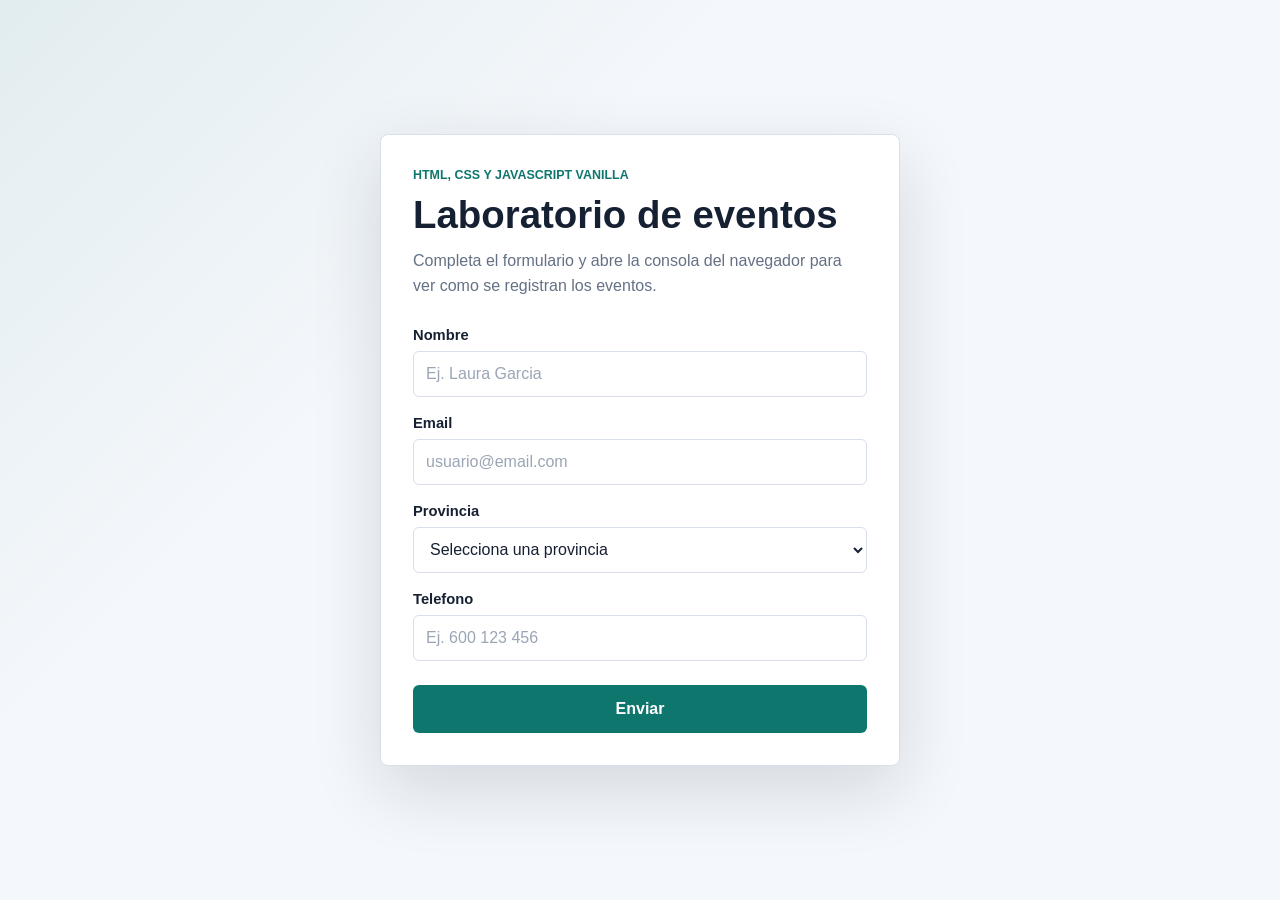
==== index.html @ 525656d9 "Primer commit" ====
<!DOCTYPE html>
<html lang="es">
<head>
  <meta charset="UTF-8">
  <meta name="viewport" content="width=device-width, initial-scale=1.0">
  <title>Laboratorio de Eventos Web</title>

   <!-- Beacon de Marketing Cloud Personalization -->
    <script
        type="text/javascript"
        async
        src="//cdn.evgnet.com/beacon/seidorconsultingsl/pruebas_kj/scripts/evergage.min.js">
    </script>
    
  <link rel="stylesheet" href="css/styles.css">
</head>
<body>
  <main class="page">
    <section class="form-panel" aria-labelledby="form-title">
      <div class="form-header">
        <p class="eyebrow">HTML, CSS y JavaScript vanilla</p>
        <h1 id="form-title">Laboratorio de eventos</h1>
        <p class="intro">
          Completa el formulario y abre la consola del navegador para ver como se registran los eventos.
        </p>
      </div>

      <form id="contactForm" class="contact-form" novalidate>
        <div class="form-field">
          <label for="name">Nombre</label>
          <input
            type="text"
            id="name"
            name="nombre"
            placeholder="Ej. Laura Garcia"
            autocomplete="name"
          >
        </div>

        <div class="form-field">
          <label for="email">Email</label>
          <input
            type="email"
            id="email"
            name="email"
            placeholder="usuario@email.com"
            autocomplete="email"
          >
        </div>

        <div class="form-field">
          <label for="province">Provincia</label>
          <select id="province" name="provincia">
            <option value="">Selecciona una provincia</option>
            <option value="Barcelona">Barcelona</option>
            <option value="Madrid">Madrid</option>
            <option value="Sevilla">Sevilla</option>
            <option value="Valencia">Valencia</option>
            <option value="Zaragoza">Zaragoza</option>
          </select>
        </div>

        <div class="form-field">
          <label for="phone">Telefono</label>
          <input
            type="tel"
            id="phone"
            name="telefono"
            placeholder="Ej. 600 123 456"
            autocomplete="tel"
          >
        </div>

        <button type="submit" class="submit-button">Enviar</button>
      </form>
    </section>
  </main>

  <script src="js/app.js"></script>
</body>
</html>
---- css/styles.css ----
:root {
  --color-background: #f4f7fb;
  --color-panel: #ffffff;
  --color-text: #162033;
  --color-muted: #647084;
  --color-border: #d9e0ea;
  --color-primary: #0f766e;
  --color-primary-dark: #0b5f59;
  --color-focus: rgba(15, 118, 110, 0.18);
  --shadow-panel: 0 24px 70px rgba(22, 32, 51, 0.14);
}

* {
  box-sizing: border-box;
}

body {
  margin: 0;
  min-height: 100vh;
  font-family: Arial, Helvetica, sans-serif;
  color: var(--color-text);
  background:
    linear-gradient(135deg, rgba(15, 118, 110, 0.08), transparent 34%),
    var(--color-background);
}

.page {
  min-height: 100vh;
  display: grid;
  place-items: center;
  padding: 32px 16px;
}

.form-panel {
  width: min(100%, 520px);
  padding: 32px;
  background: var(--color-panel);
  border: 1px solid var(--color-border);
  border-radius: 8px;
  box-shadow: var(--shadow-panel);
}

.form-header {
  margin-bottom: 28px;
}

.eyebrow {
  margin: 0 0 8px;
  font-size: 0.78rem;
  font-weight: 700;
  line-height: 1.4;
  color: var(--color-primary);
  text-transform: uppercase;
}

h1 {
  margin: 0;
  font-size: clamp(1.8rem, 4vw, 2.4rem);
  line-height: 1.15;
}

.intro {
  margin: 12px 0 0;
  color: var(--color-muted);
  line-height: 1.55;
}

.contact-form {
  display: grid;
  gap: 18px;
}

.form-field {
  display: grid;
  gap: 8px;
}

label {
  font-size: 0.92rem;
  font-weight: 700;
}

input,
select {
  width: 100%;
  min-height: 46px;
  padding: 10px 12px;
  font: inherit;
  color: var(--color-text);
  background: #ffffff;
  border: 1px solid var(--color-border);
  border-radius: 6px;
  outline: none;
  transition: border-color 160ms ease, box-shadow 160ms ease;
}

input::placeholder {
  color: #9aa5b5;
}

input:focus,
select:focus {
  border-color: var(--color-primary);
  box-shadow: 0 0 0 4px var(--color-focus);
}

.submit-button {
  min-height: 48px;
  margin-top: 6px;
  padding: 12px 18px;
  font: inherit;
  font-weight: 700;
  color: #ffffff;
  background: var(--color-primary);
  border: 0;
  border-radius: 6px;
  cursor: pointer;
  transition: background-color 160ms ease, transform 160ms ease;
}

.submit-button:hover {
  background: var(--color-primary-dark);
}

.submit-button:active {
  transform: translateY(1px);
}

@media (max-width: 540px) {
  .page {
    align-items: start;
    padding-top: 20px;
  }

  .form-panel {
    padding: 24px;
  }
}
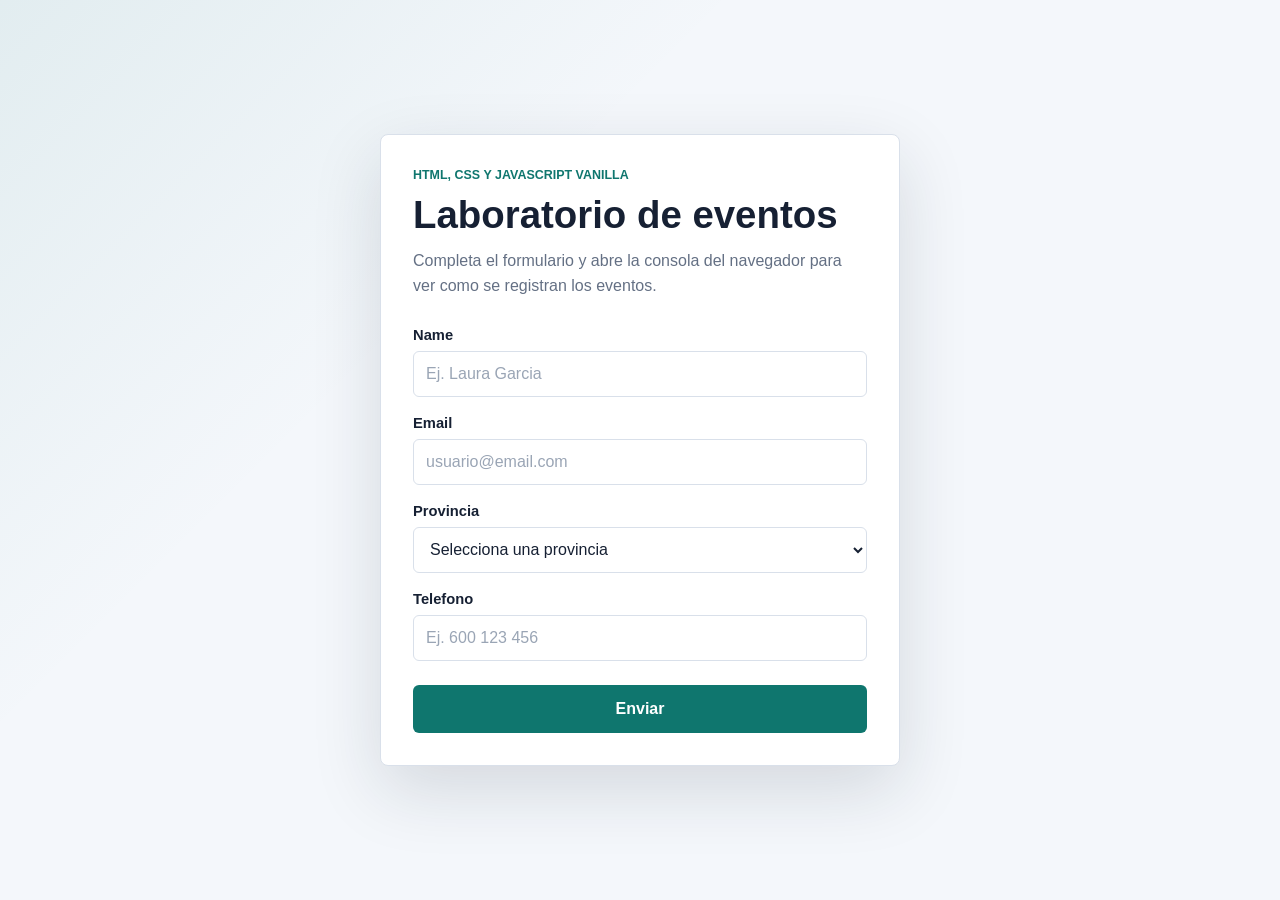
==== commit 0b81ce51: "v1" ====
--- a/index.html
+++ b/index.html
@@ -16,7 +16,7 @@
 </head>
 <body>
   <main class="page">
-    <section class="form-panel" aria-labelledby="form-title">
+    <section id="registrationView" class="form-panel" aria-labelledby="form-title">
       <div class="form-header">
         <p class="eyebrow">HTML, CSS y JavaScript vanilla</p>
         <h1 id="form-title">Laboratorio de eventos</h1>
@@ -27,7 +27,7 @@
 
       <form id="contactForm" class="contact-form" novalidate>
         <div class="form-field">
-          <label for="name">Nombre</label>
+          <label for="name">Name</label>
           <input
             type="text"
             id="name"
@@ -74,6 +74,72 @@
         <button type="submit" class="submit-button">Enviar</button>
       </form>
     </section>
+
+    <section id="successView" class="success-panel view-hidden" aria-labelledby="success-title">
+      <div class="success-icon" aria-hidden="true">OK</div>
+      <p class="eyebrow">Registro completado</p>
+      <h1 id="success-title">Tu registro se ha enviado correctamente</h1>
+      <p class="intro">
+        Estamos preparando tu area personal. En unos segundos accederas a la pagina de inicio.
+      </p>
+    </section>
+
+    <section id="bankHomeView" class="bank-home view-hidden" aria-labelledby="bank-home-title">
+      <header class="bank-nav">
+        <a class="bank-brand" href="#" aria-label="Inicio Banco Horizonte">
+          <span class="brand-mark">BH</span>
+          <span>Banco Horizonte</span>
+        </a>
+        <nav aria-label="Navegacion principal">
+          <a href="#cuentas">Cuentas</a>
+          <a href="#tarjetas">Tarjetas</a>
+          <a href="#prestamos">Prestamos</a>
+        </nav>
+      </header>
+
+      <div class="bank-hero">
+        <div class="bank-hero-content">
+          <p class="eyebrow">Banca digital</p>
+          <h1 id="bank-home-title">Gestiona tu dinero con una banca clara y segura</h1>
+          <p class="intro">
+            Consulta saldos, mueve dinero y revisa tus productos desde una experiencia simple.
+          </p>
+          <div class="bank-actions">
+            <a class="primary-link" href="#cuentas">Ver cuentas</a>
+            <a class="secondary-link" href="#contacto">Hablar con un asesor</a>
+          </div>
+        </div>
+
+        <aside class="account-summary" aria-label="Resumen de cuenta">
+          <p class="summary-label">Saldo disponible</p>
+          <strong>12.480,35 EUR</strong>
+          <span>Cuenta corriente | ES82 **** 3941</span>
+          <div class="summary-row">
+            <span>Ingresos</span>
+            <strong>+2.150 EUR</strong>
+          </div>
+          <div class="summary-row">
+            <span>Gastos</span>
+            <strong>-730 EUR</strong>
+          </div>
+        </aside>
+      </div>
+
+      <div class="bank-products" id="cuentas">
+        <article>
+          <span>Cuentas</span>
+          <strong>Sin comisiones de mantenimiento</strong>
+        </article>
+        <article id="tarjetas">
+          <span>Tarjetas</span>
+          <strong>Control de limites y pagos online</strong>
+        </article>
+        <article id="prestamos">
+          <span>Prestamos</span>
+          <strong>Simulacion inmediata desde el area cliente</strong>
+        </article>
+      </div>
+    </section>
   </main>
 
   <script src="js/app.js"></script>
--- a/css/styles.css
+++ b/css/styles.css
@@ -6,6 +6,7 @@
   --color-border: #d9e0ea;
   --color-primary: #0f766e;
   --color-primary-dark: #0b5f59;
+  --color-navy: #172554;
   --color-focus: rgba(15, 118, 110, 0.18);
   --shadow-panel: 0 24px 70px rgba(22, 32, 51, 0.14);
 }
@@ -40,6 +41,10 @@
   box-shadow: var(--shadow-panel);
 }
 
+.view-hidden {
+  display: none;
+}
+
 .form-header {
   margin-bottom: 28px;
 }
@@ -126,6 +131,182 @@
   transform: translateY(1px);
 }
 
+.success-panel {
+  width: min(100%, 560px);
+  padding: 40px 32px;
+  text-align: center;
+  background: var(--color-panel);
+  border: 1px solid var(--color-border);
+  border-radius: 8px;
+  box-shadow: var(--shadow-panel);
+}
+
+.success-icon {
+  display: grid;
+  width: 64px;
+  height: 64px;
+  place-items: center;
+  margin: 0 auto 18px;
+  font-size: 2rem;
+  font-weight: 700;
+  color: #ffffff;
+  background: var(--color-primary);
+  border-radius: 50%;
+}
+
+.bank-home {
+  width: min(100%, 1120px);
+  min-height: calc(100vh - 64px);
+  background: #ffffff;
+  border: 1px solid var(--color-border);
+  border-radius: 8px;
+  box-shadow: var(--shadow-panel);
+  overflow: hidden;
+}
+
+.bank-nav {
+  display: flex;
+  align-items: center;
+  justify-content: space-between;
+  gap: 24px;
+  padding: 20px 28px;
+  border-bottom: 1px solid var(--color-border);
+}
+
+.bank-brand {
+  display: inline-flex;
+  align-items: center;
+  gap: 10px;
+  font-weight: 700;
+  color: var(--color-navy);
+  text-decoration: none;
+}
+
+.brand-mark {
+  display: grid;
+  width: 38px;
+  height: 38px;
+  place-items: center;
+  color: #ffffff;
+  background: var(--color-navy);
+  border-radius: 6px;
+}
+
+.bank-nav nav {
+  display: flex;
+  flex-wrap: wrap;
+  gap: 18px;
+}
+
+.bank-nav nav a {
+  color: var(--color-muted);
+  font-size: 0.92rem;
+  font-weight: 700;
+  text-decoration: none;
+}
+
+.bank-hero {
+  display: grid;
+  grid-template-columns: minmax(0, 1.25fr) minmax(280px, 0.75fr);
+  gap: 32px;
+  align-items: center;
+  padding: 56px 48px 40px;
+  background:
+    linear-gradient(120deg, rgba(15, 118, 110, 0.1), rgba(201, 151, 0, 0.12)),
+    #ffffff;
+}
+
+.bank-hero-content h1 {
+  max-width: 680px;
+  color: var(--color-navy);
+}
+
+.bank-actions {
+  display: flex;
+  flex-wrap: wrap;
+  gap: 12px;
+  margin-top: 28px;
+}
+
+.primary-link,
+.secondary-link {
+  display: inline-flex;
+  align-items: center;
+  justify-content: center;
+  min-height: 44px;
+  padding: 10px 16px;
+  font-weight: 700;
+  text-decoration: none;
+  border-radius: 6px;
+}
+
+.primary-link {
+  color: #ffffff;
+  background: var(--color-primary);
+}
+
+.secondary-link {
+  color: var(--color-navy);
+  border: 1px solid var(--color-border);
+}
+
+.account-summary {
+  display: grid;
+  gap: 14px;
+  padding: 24px;
+  background: var(--color-navy);
+  color: #ffffff;
+  border-radius: 8px;
+}
+
+.account-summary strong {
+  font-size: clamp(1.35rem, 3vw, 2rem);
+}
+
+.account-summary span,
+.summary-label {
+  margin: 0;
+  color: rgba(255, 255, 255, 0.76);
+}
+
+.summary-row {
+  display: flex;
+  justify-content: space-between;
+  gap: 16px;
+  padding-top: 14px;
+  border-top: 1px solid rgba(255, 255, 255, 0.18);
+}
+
+.summary-row strong {
+  font-size: 1rem;
+}
+
+.bank-products {
+  display: grid;
+  grid-template-columns: repeat(3, minmax(0, 1fr));
+  gap: 1px;
+  background: var(--color-border);
+}
+
+.bank-products article {
+  display: grid;
+  gap: 10px;
+  min-height: 132px;
+  padding: 24px;
+  background: #ffffff;
+}
+
+.bank-products span {
+  font-size: 0.8rem;
+  font-weight: 700;
+  color: var(--color-primary);
+  text-transform: uppercase;
+}
+
+.bank-products strong {
+  line-height: 1.35;
+}
+
 @media (max-width: 540px) {
   .page {
     align-items: start;
@@ -135,4 +316,33 @@
   .form-panel {
     padding: 24px;
   }
-}
+
+  .success-panel {
+    padding: 32px 24px;
+  }
+}
+
+@media (max-width: 760px) {
+  .bank-home {
+    min-height: auto;
+  }
+
+  .bank-nav,
+  .bank-hero {
+    padding-inline: 24px;
+  }
+
+  .bank-nav {
+    align-items: flex-start;
+    flex-direction: column;
+  }
+
+  .bank-hero {
+    grid-template-columns: 1fr;
+    padding-top: 36px;
+  }
+
+  .bank-products {
+    grid-template-columns: 1fr;
+  }
+}
